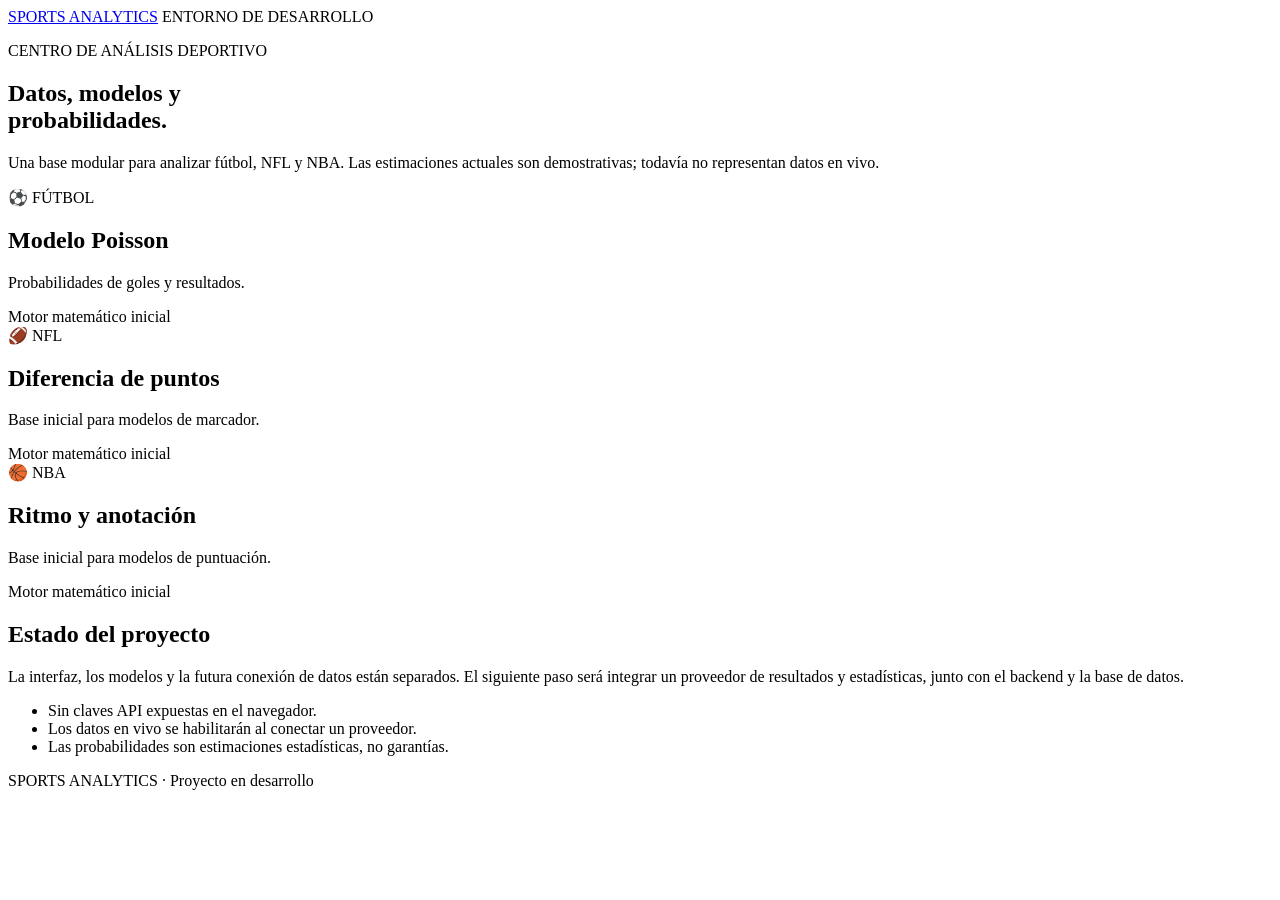
==== frontend/index.html @ db260cb0 "Add modular frontend foundation" ====
<!doctype html>
<html lang="es">
<head>
  <meta charset="utf-8">
  <meta name="viewport" content="width=device-width, initial-scale=1">
  <meta name="description" content="SPORTS ANALYTICS: análisis estadístico de fútbol, NFL y NBA.">
  <title>SPORTS ANALYTICS</title>
  <link rel="stylesheet" href="./css/styles.css">
</head>
<body>
  <header class="topbar">
    <a class="brand" href="./index.html">SPORTS <span>ANALYTICS</span></a>
    <span class="environment">ENTORNO DE DESARROLLO</span>
  </header>
  <main class="shell">
    <section class="intro">
      <p class="eyebrow">CENTRO DE ANÁLISIS DEPORTIVO</p>
      <h1>Datos, modelos y<br><span>probabilidades.</span></h1>
      <p class="lead">Una base modular para analizar fútbol, NFL y NBA. Las estimaciones actuales son demostrativas; todavía no representan datos en vivo.</p>
    </section>
    <section class="status-grid" aria-label="Estado de los módulos">
      <article class="status-card"><span class="sport">⚽ FÚTBOL</span><h2>Modelo Poisson</h2><p>Probabilidades de goles y resultados.</p><span class="tag ready">Motor matemático inicial</span></article>
      <article class="status-card"><span class="sport">🏈 NFL</span><h2>Diferencia de puntos</h2><p>Base inicial para modelos de marcador.</p><span class="tag ready">Motor matemático inicial</span></article>
      <article class="status-card"><span class="sport">🏀 NBA</span><h2>Ritmo y anotación</h2><p>Base inicial para modelos de puntuación.</p><span class="tag ready">Motor matemático inicial</span></article>
    </section>
    <section class="notice">
      <h2>Estado del proyecto</h2>
      <p>La interfaz, los modelos y la futura conexión de datos están separados. El siguiente paso será integrar un proveedor de resultados y estadísticas, junto con el backend y la base de datos.</p>
      <ul><li>Sin claves API expuestas en el navegador.</li><li>Los datos en vivo se habilitarán al conectar un proveedor.</li><li>Las probabilidades son estimaciones estadísticas, no garantías.</li></ul>
    </section>
    <footer>SPORTS ANALYTICS · Proyecto en desarrollo</footer>
  </main>
  <script type="module" src="./js/app.js"></script>
</body>
</html>
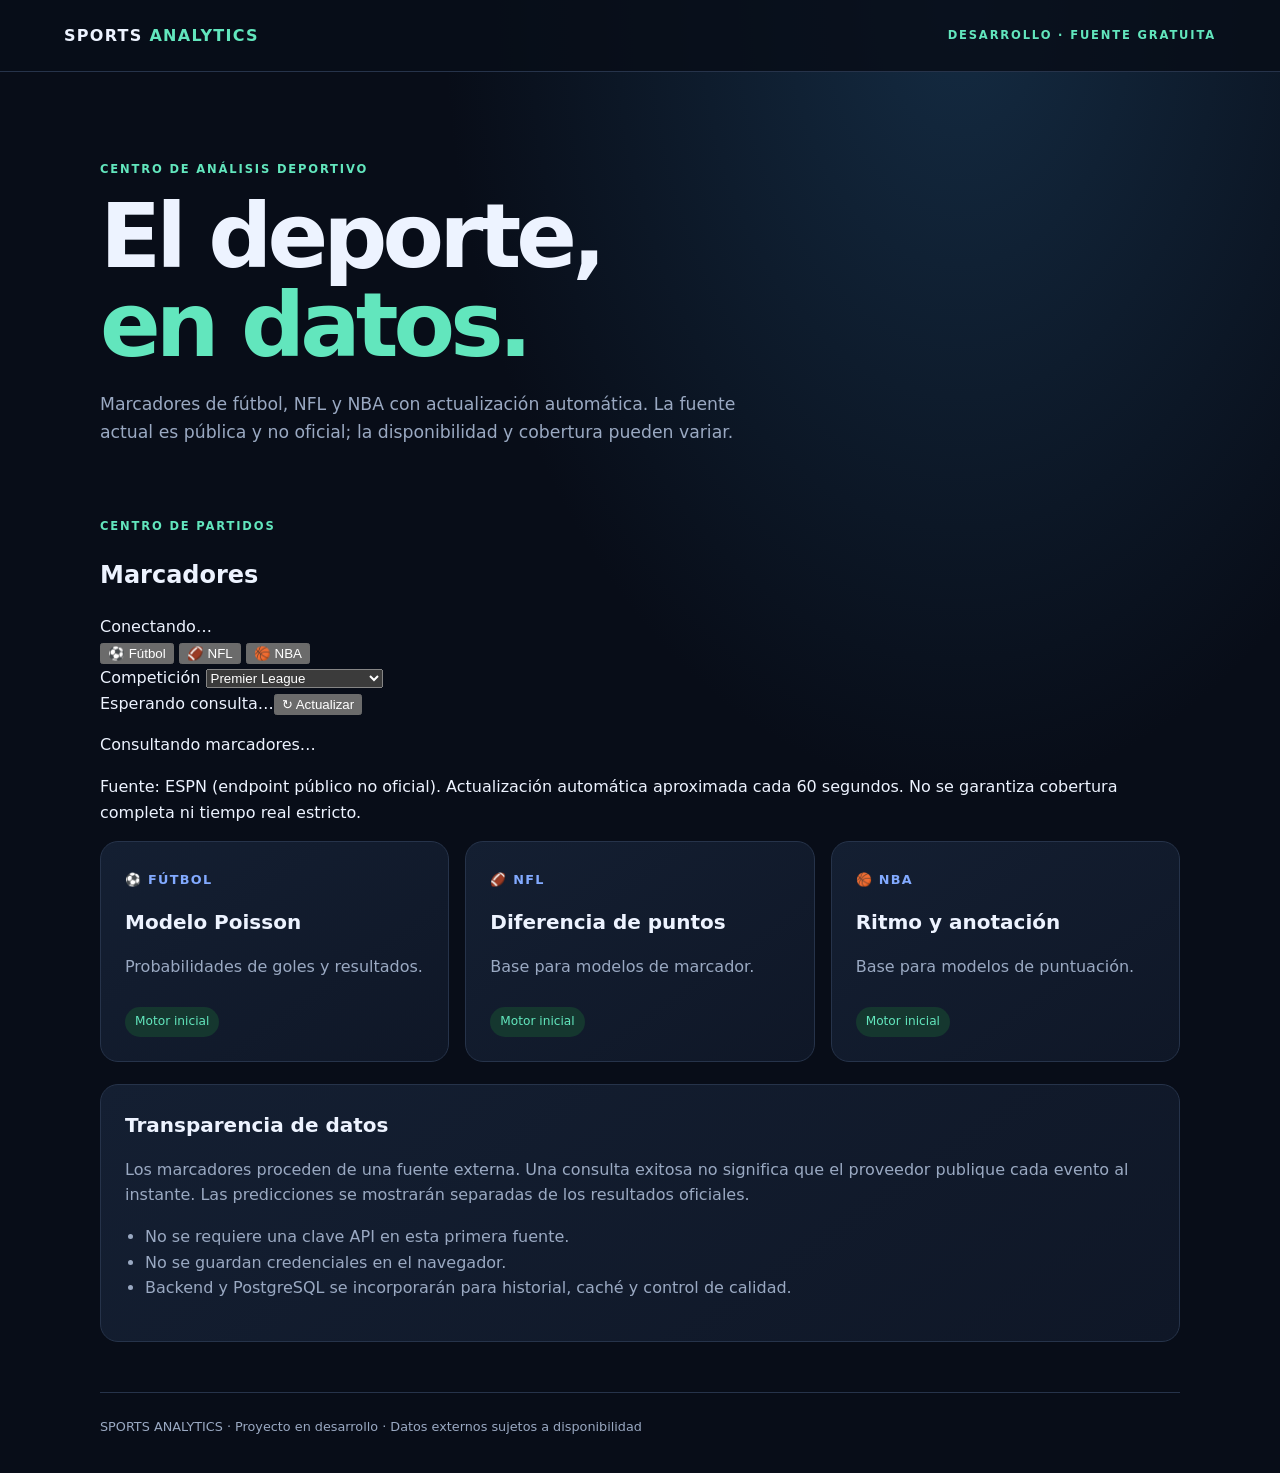
==== commit 3e5fece3: "Add live scores dashboard UI" ====
--- a/frontend/index.html
+++ b/frontend/index.html
@@ -3,32 +3,55 @@
 <head>
   <meta charset="utf-8">
   <meta name="viewport" content="width=device-width, initial-scale=1">
-  <meta name="description" content="SPORTS ANALYTICS: análisis estadístico de fútbol, NFL y NBA.">
+  <meta name="description" content="SPORTS ANALYTICS: marcadores y análisis estadístico de fútbol, NFL y NBA.">
   <title>SPORTS ANALYTICS</title>
   <link rel="stylesheet" href="./css/styles.css">
 </head>
 <body>
   <header class="topbar">
     <a class="brand" href="./index.html">SPORTS <span>ANALYTICS</span></a>
-    <span class="environment">ENTORNO DE DESARROLLO</span>
+    <span class="environment">DESARROLLO · FUENTE GRATUITA</span>
   </header>
   <main class="shell">
     <section class="intro">
       <p class="eyebrow">CENTRO DE ANÁLISIS DEPORTIVO</p>
-      <h1>Datos, modelos y<br><span>probabilidades.</span></h1>
-      <p class="lead">Una base modular para analizar fútbol, NFL y NBA. Las estimaciones actuales son demostrativas; todavía no representan datos en vivo.</p>
+      <h1>El deporte,<br><span>en datos.</span></h1>
+      <p class="lead">Marcadores de fútbol, NFL y NBA con actualización automática. La fuente actual es pública y no oficial; la disponibilidad y cobertura pueden variar.</p>
     </section>
-    <section class="status-grid" aria-label="Estado de los módulos">
-      <article class="status-card"><span class="sport">⚽ FÚTBOL</span><h2>Modelo Poisson</h2><p>Probabilidades de goles y resultados.</p><span class="tag ready">Motor matemático inicial</span></article>
-      <article class="status-card"><span class="sport">🏈 NFL</span><h2>Diferencia de puntos</h2><p>Base inicial para modelos de marcador.</p><span class="tag ready">Motor matemático inicial</span></article>
-      <article class="status-card"><span class="sport">🏀 NBA</span><h2>Ritmo y anotación</h2><p>Base inicial para modelos de puntuación.</p><span class="tag ready">Motor matemático inicial</span></article>
+    <section class="live-panel" aria-labelledby="scores-title">
+      <div class="section-heading">
+        <div><p class="eyebrow">CENTRO DE PARTIDOS</p><h2 id="scores-title">Marcadores</h2></div>
+        <div class="feed-state"><span id="feed-dot" class="feed-dot"></span><span id="feed-status" role="status">Conectando…</span></div>
+      </div>
+      <div class="toolbar">
+        <div class="sport-tabs" role="group" aria-label="Seleccionar deporte">
+          <button class="sport-tab active" data-sport="soccer" type="button">⚽ Fútbol</button>
+          <button class="sport-tab" data-sport="nfl" type="button">🏈 NFL</button>
+          <button class="sport-tab" data-sport="nba" type="button">🏀 NBA</button>
+        </div>
+        <label id="league-wrap" class="league-wrap">Competición
+          <select id="league-select">
+            <option value="eng.1">Premier League</option><option value="esp.1">LaLiga</option>
+            <option value="mex.1">Liga MX</option><option value="usa.1">MLS</option>
+            <option value="uefa.champions">UEFA Champions League</option>
+          </select>
+        </label>
+      </div>
+      <div class="score-meta"><span id="updated-at">Esperando consulta…</span><button id="refresh-button" class="refresh-button" type="button">↻ Actualizar</button></div>
+      <div id="score-list" class="score-list" aria-live="polite"><p class="empty-state">Consultando marcadores…</p></div>
+      <p class="source-note">Fuente: ESPN (endpoint público no oficial). Actualización automática aproximada cada 60 segundos. No se garantiza cobertura completa ni tiempo real estricto.</p>
+    </section>
+    <section class="status-grid" aria-label="Motores matemáticos">
+      <article class="status-card"><span class="sport">⚽ FÚTBOL</span><h2>Modelo Poisson</h2><p>Probabilidades de goles y resultados.</p><span class="tag ready">Motor inicial</span></article>
+      <article class="status-card"><span class="sport">🏈 NFL</span><h2>Diferencia de puntos</h2><p>Base para modelos de marcador.</p><span class="tag ready">Motor inicial</span></article>
+      <article class="status-card"><span class="sport">🏀 NBA</span><h2>Ritmo y anotación</h2><p>Base para modelos de puntuación.</p><span class="tag ready">Motor inicial</span></article>
     </section>
     <section class="notice">
-      <h2>Estado del proyecto</h2>
-      <p>La interfaz, los modelos y la futura conexión de datos están separados. El siguiente paso será integrar un proveedor de resultados y estadísticas, junto con el backend y la base de datos.</p>
-      <ul><li>Sin claves API expuestas en el navegador.</li><li>Los datos en vivo se habilitarán al conectar un proveedor.</li><li>Las probabilidades son estimaciones estadísticas, no garantías.</li></ul>
+      <h2>Transparencia de datos</h2>
+      <p>Los marcadores proceden de una fuente externa. Una consulta exitosa no significa que el proveedor publique cada evento al instante. Las predicciones se mostrarán separadas de los resultados oficiales.</p>
+      <ul><li>No se requiere una clave API en esta primera fuente.</li><li>No se guardan credenciales en el navegador.</li><li>Backend y PostgreSQL se incorporarán para historial, caché y control de calidad.</li></ul>
     </section>
-    <footer>SPORTS ANALYTICS · Proyecto en desarrollo</footer>
+    <footer>SPORTS ANALYTICS · Proyecto en desarrollo · Datos externos sujetos a disponibilidad</footer>
   </main>
   <script type="module" src="./js/app.js"></script>
 </body>
--- a/frontend/css/styles.css
+++ b/frontend/css/styles.css
@@ -0,0 +1 @@
+:root{color-scheme:dark;--bg:#080d18;--panel:#111a2b;--line:#26334a;--text:#edf3ff;--muted:#9aa9c2;--accent:#62e6bd;--blue:#82aaff}*{box-sizing:border-box}body{margin:0;background:radial-gradient(ellipse at 75% 0%,#142b42 0,transparent 38%),var(--bg);color:var(--text);font:16px/1.6 Inter,ui-sans-serif,system-ui,-apple-system,"Segoe UI",sans-serif}.topbar{height:72px;padding:0 max(5vw,22px);display:flex;align-items:center;justify-content:space-between;border-bottom:1px solid var(--line);background:#080d18d9}.brand{color:var(--text);font-weight:900;letter-spacing:.08em;text-decoration:none}.brand span{color:var(--accent)}.environment,.eyebrow{font-size:.72rem;letter-spacing:.16em;color:var(--accent);font-weight:800}.shell{width:min(1080px,90%);margin:0 auto}.intro{padding:76px 0 42px}.intro h1{font-size:clamp(2.8rem,7vw,5.6rem);line-height:.99;letter-spacing:-.055em;margin:14px 0 22px}.intro h1 span{color:var(--accent)}.lead{max-width:660px;color:var(--muted);font-size:1.08rem}.status-grid{display:grid;grid-template-columns:repeat(3,minmax(0,1fr));gap:16px}.status-card,.notice{background:linear-gradient(145deg,#141f32,#0f1727);border:1px solid var(--line);border-radius:18px;padding:24px}.sport{font-size:.8rem;color:var(--blue);font-weight:800;letter-spacing:.1em}.status-card h2,.notice h2{margin:14px 0 5px;font-size:1.25rem}.status-card p,.notice p,.notice li{color:var(--muted)}.tag{display:inline-block;margin-top:12px;padding:5px 10px;border-radius:999px;background:#15372f;color:var(--accent);font-size:.76rem}.notice{margin:22px 0 50px}.notice h2{margin-top:0}.notice ul{padding-left:20px}footer{padding:24px 0 36px;border-top:1px solid var(--line);color:var(--muted);font-size:.8rem}@media(max-width:760px){.status-grid{grid-template-columns:1fr}.intro{padding-top:54px}.environment{font-size:.6rem}}
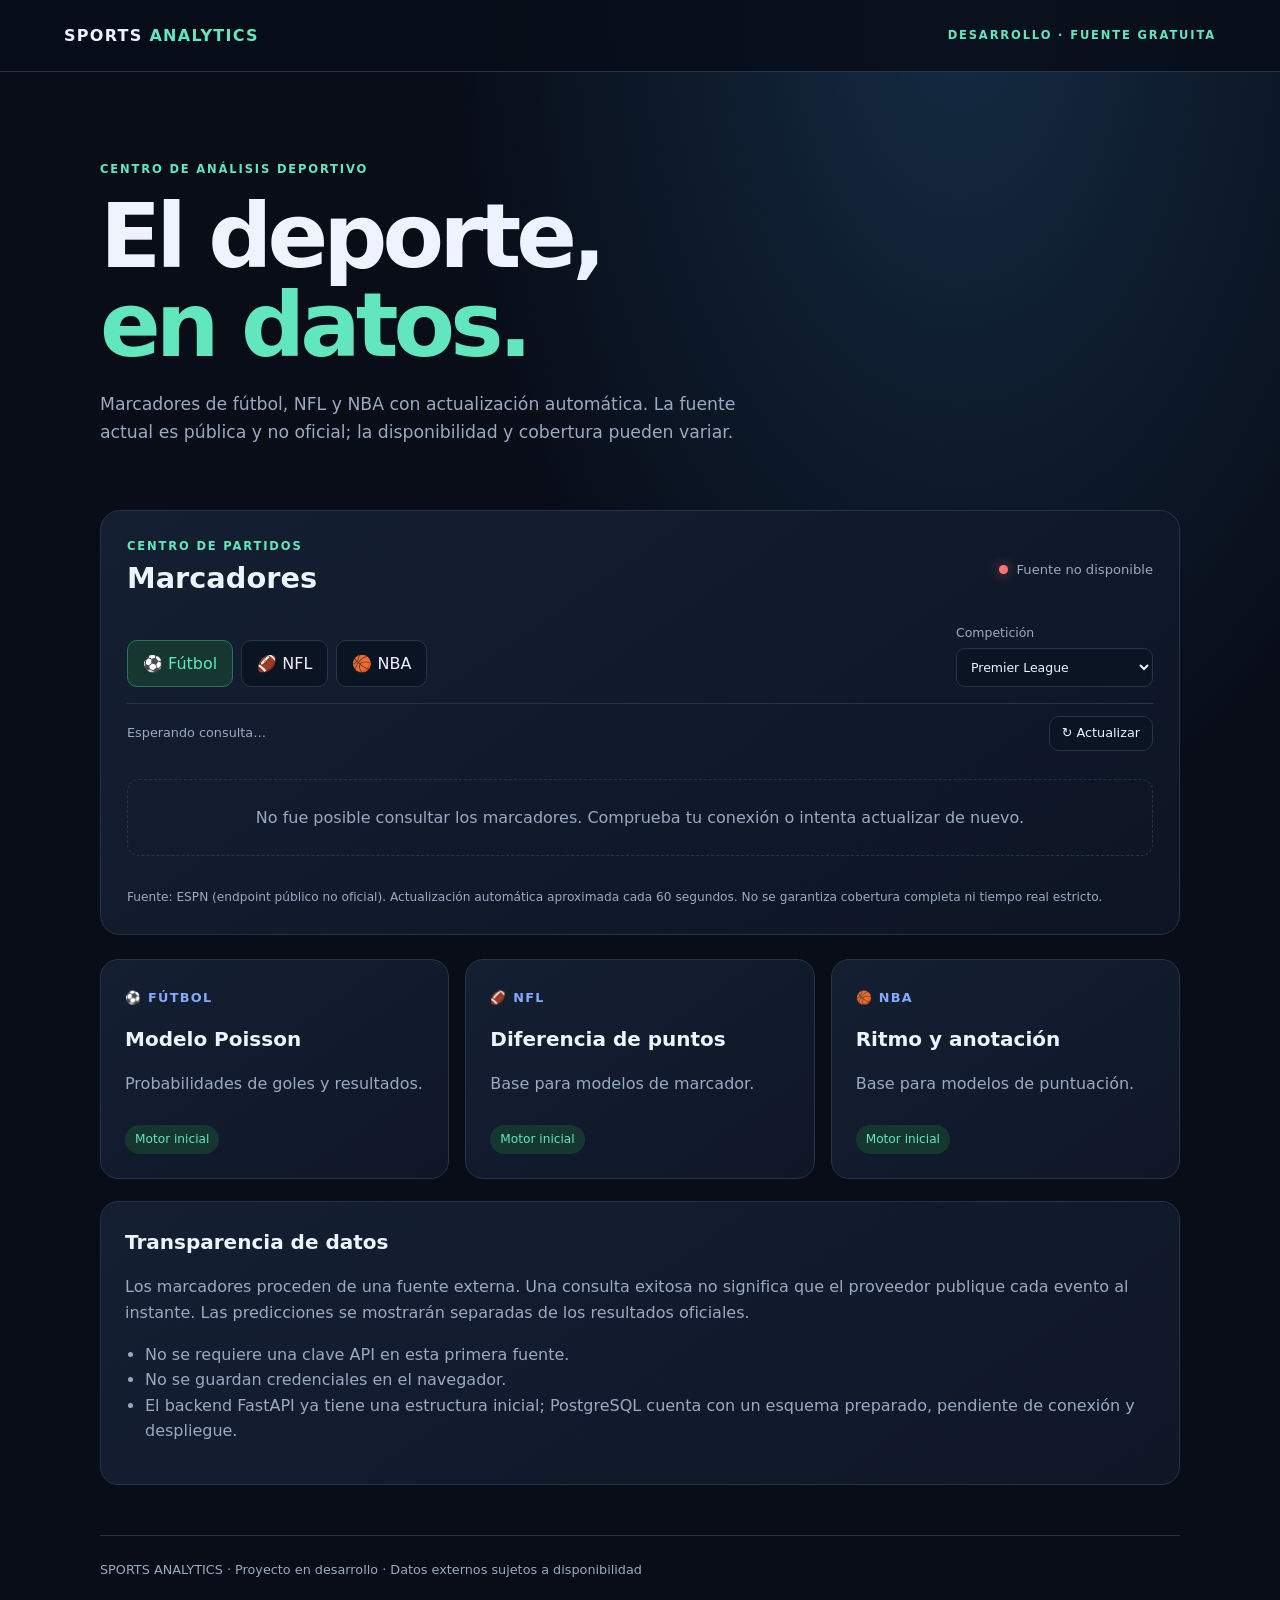
==== commit fc52623b: "Update platform implementation status" ====
--- a/frontend/index.html
+++ b/frontend/index.html
@@ -49,7 +49,7 @@
     <section class="notice">
       <h2>Transparencia de datos</h2>
       <p>Los marcadores proceden de una fuente externa. Una consulta exitosa no significa que el proveedor publique cada evento al instante. Las predicciones se mostrarán separadas de los resultados oficiales.</p>
-      <ul><li>No se requiere una clave API en esta primera fuente.</li><li>No se guardan credenciales en el navegador.</li><li>Backend y PostgreSQL se incorporarán para historial, caché y control de calidad.</li></ul>
+      <ul><li>No se requiere una clave API en esta primera fuente.</li><li>No se guardan credenciales en el navegador.</li><li>El backend FastAPI ya tiene una estructura inicial; PostgreSQL cuenta con un esquema preparado, pendiente de conexión y despliegue.</li></ul>
     </section>
     <footer>SPORTS ANALYTICS · Proyecto en desarrollo · Datos externos sujetos a disponibilidad</footer>
   </main>
--- a/frontend/css/styles.css
+++ b/frontend/css/styles.css
@@ -1 +1,4 @@
 :root{color-scheme:dark;--bg:#080d18;--panel:#111a2b;--line:#26334a;--text:#edf3ff;--muted:#9aa9c2;--accent:#62e6bd;--blue:#82aaff}*{box-sizing:border-box}body{margin:0;background:radial-gradient(ellipse at 75% 0%,#142b42 0,transparent 38%),var(--bg);color:var(--text);font:16px/1.6 Inter,ui-sans-serif,system-ui,-apple-system,"Segoe UI",sans-serif}.topbar{height:72px;padding:0 max(5vw,22px);display:flex;align-items:center;justify-content:space-between;border-bottom:1px solid var(--line);background:#080d18d9}.brand{color:var(--text);font-weight:900;letter-spacing:.08em;text-decoration:none}.brand span{color:var(--accent)}.environment,.eyebrow{font-size:.72rem;letter-spacing:.16em;color:var(--accent);font-weight:800}.shell{width:min(1080px,90%);margin:0 auto}.intro{padding:76px 0 42px}.intro h1{font-size:clamp(2.8rem,7vw,5.6rem);line-height:.99;letter-spacing:-.055em;margin:14px 0 22px}.intro h1 span{color:var(--accent)}.lead{max-width:660px;color:var(--muted);font-size:1.08rem}.status-grid{display:grid;grid-template-columns:repeat(3,minmax(0,1fr));gap:16px}.status-card,.notice{background:linear-gradient(145deg,#141f32,#0f1727);border:1px solid var(--line);border-radius:18px;padding:24px}.sport{font-size:.8rem;color:var(--blue);font-weight:800;letter-spacing:.1em}.status-card h2,.notice h2{margin:14px 0 5px;font-size:1.25rem}.status-card p,.notice p,.notice li{color:var(--muted)}.tag{display:inline-block;margin-top:12px;padding:5px 10px;border-radius:999px;background:#15372f;color:var(--accent);font-size:.76rem}.notice{margin:22px 0 50px}.notice h2{margin-top:0}.notice ul{padding-left:20px}footer{padding:24px 0 36px;border-top:1px solid var(--line);color:var(--muted);font-size:.8rem}@media(max-width:760px){.status-grid{grid-template-columns:1fr}.intro{padding-top:54px}.environment{font-size:.6rem}}
+
+.live-panel{margin:4px 0 24px;padding:26px;background:linear-gradient(145deg,#141f32,#0d1524);border:1px solid var(--line);border-radius:20px}.section-heading{display:flex;align-items:center;justify-content:space-between;gap:16px}.section-heading h2{margin:0;font-size:1.8rem}.section-heading .eyebrow{margin:0}.feed-state{display:flex;align-items:center;gap:9px;color:var(--muted);font-size:.82rem}.feed-dot{width:9px;height:9px;border-radius:50%;background:var(--accent);box-shadow:0 0 12px #62e6bd88}.feed-dot.error{background:#ff7373;box-shadow:0 0 12px #ff737388}.toolbar{display:flex;justify-content:space-between;align-items:end;gap:16px;margin:22px 0 16px}.sport-tabs{display:flex;flex-wrap:wrap;gap:8px}.sport-tab,.refresh-button{border:1px solid var(--line);border-radius:10px;background:#0b1423;color:var(--text);padding:10px 15px;font:inherit;cursor:pointer}.sport-tab.active{background:#15372f;border-color:#2b755f;color:var(--accent)}.league-wrap{display:grid;gap:5px;color:var(--muted);font-size:.78rem}.league-wrap select{min-width:190px;padding:10px;border:1px solid var(--line);border-radius:9px;background:#0b1423;color:var(--text);font:inherit}.score-meta{display:flex;justify-content:space-between;align-items:center;padding:12px 0;border-top:1px solid var(--line);color:var(--muted);font-size:.8rem}.refresh-button{padding:6px 12px;font-size:.8rem}.refresh-button:disabled{opacity:.5;cursor:wait}.score-list{display:grid;grid-template-columns:repeat(2,minmax(0,1fr));gap:12px}.score-card{padding:16px;border:1px solid var(--line);border-radius:13px;background:#0b1423}.score-card-top{display:flex;justify-content:space-between;gap:10px;margin-bottom:13px}.match-state,.match-date{font-size:.72rem;color:var(--muted)}.match-state.live{color:var(--accent);font-weight:800}.matchup{display:flex;justify-content:space-between;gap:15px;align-items:center}.teams,.scores{display:grid;gap:7px}.scores{text-align:right;font-size:1.15rem;font-weight:850;font-variant-numeric:tabular-nums}.team-name{font-size:.92rem}.empty-state{grid-column:1/-1;padding:25px;text-align:center;color:var(--muted);border:1px dashed var(--line);border-radius:12px}.source-note{margin:16px 0 0;color:var(--muted);font-size:.76rem}.notice{margin-top:22px}
+@media(max-width:760px){.score-list{grid-template-columns:1fr}.toolbar{align-items:stretch;flex-direction:column}.league-wrap select{width:100%}.section-heading{align-items:flex-start;flex-direction:column}.score-card-top{flex-direction:column;gap:3px}}
